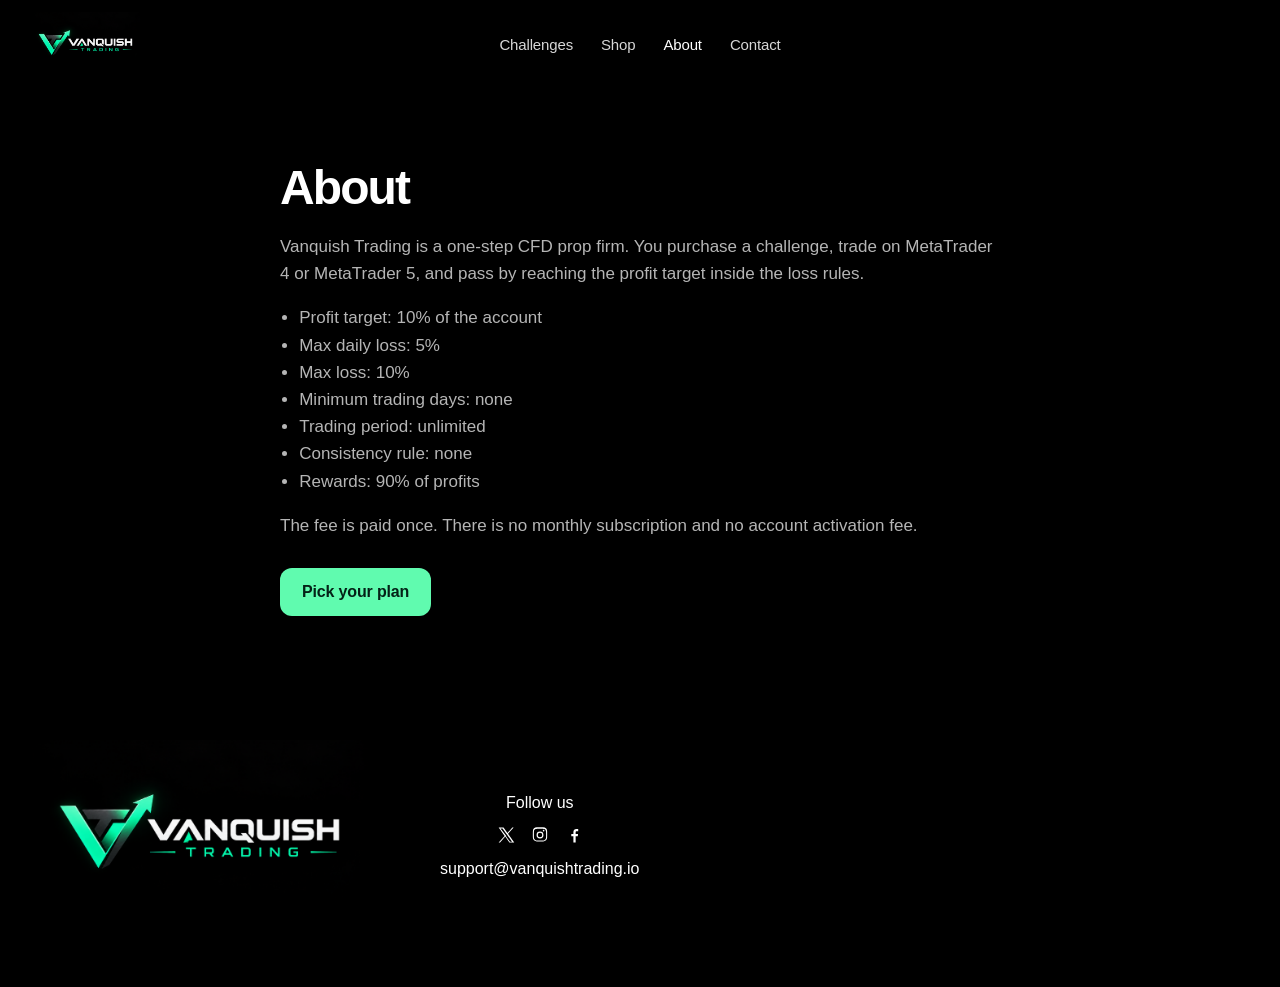
==== about.html @ 34a1e069 "Serve the real site from the repo root so Vercel deploys it. The live site was the old pricing proto" ====
<!DOCTYPE html>
<html lang="en">
<head>
  <meta charset="UTF-8">
  <meta name="viewport" content="width=device-width, initial-scale=1">
  <meta name="color-scheme" content="dark">
  <title>About · Vanquish Trading</title>
  <link rel="icon" href="logo.png">
  <link rel="stylesheet" href="styles.css">
</head>
<body>
  <header class="site-header">
    <a class="brand" href="index.html" aria-label="Vanquish Trading home">
      <img src="logo.png" alt="">
    </a>
    <nav class="site-nav" aria-label="Primary">
      <a href="index.html#plans">Challenges</a>
      <a href="index.html#plans">Shop</a>
      <a href="about.html" aria-current="page">About</a>
      <a href="contact.html">Contact</a>
    </nav>
    <button class="nav-toggle" type="button" aria-expanded="false" aria-label="Open menu">
      <span></span>
    </button>
  </header>

  <main class="page">
    <h1>About</h1>
    <p>Vanquish Trading is a one-step CFD prop firm. You purchase a challenge, trade on MetaTrader 4 or MetaTrader 5, and pass by reaching the profit target inside the loss rules.</p>
    <ul>
      <li>Profit target: 10% of the account</li>
      <li>Max daily loss: 5%</li>
      <li>Max loss: 10%</li>
      <li>Minimum trading days: none</li>
      <li>Trading period: unlimited</li>
      <li>Consistency rule: none</li>
      <li>Rewards: 90% of profits</li>
    </ul>
    <p>The fee is paid once. There is no monthly subscription and no account activation fee.</p>
    <a class="btn btn-primary" href="index.html#plans">Pick your plan</a>
  </main>

  <footer class="site-footer">
    <div class="footer-inner">
      <img class="footer-logo" src="logo.png" alt="Vanquish Trading">
      <div class="follow">
        <p>Follow us</p>
        <div class="socials">
          <a href="https://x.com" aria-label="X" rel="noopener"><svg viewBox="0 0 24 24" aria-hidden="true"><path fill="currentColor" d="M14.7 10.3 22.2 2h-1.8l-6.5 7.4L8.7 2H2.2l8 11.3L2.2 22h1.8l7-8 5.5 8h6.5l-8.3-11.7Zm-2.5 2.8-.8-1.1L4.6 3.3h2.8l5.2 7.3.8 1.1 6.7 9.4h-2.8l-5.1-7Z"/></svg></a>
          <a href="https://instagram.com" aria-label="Instagram" rel="noopener"><svg viewBox="0 0 24 24" aria-hidden="true"><path fill="currentColor" d="M12 7.4A4.6 4.6 0 1 0 16.6 12 4.6 4.6 0 0 0 12 7.4Zm0 7.6A3 3 0 1 1 15 12a3 3 0 0 1-3 3Zm5.9-8.8a1.1 1.1 0 1 1-1.1-1.1 1.1 1.1 0 0 1 1.1 1.1ZM21.5 7a5.5 5.5 0 0 0-1.5-3.9A5.5 5.5 0 0 0 16.1 1.6C14.7 1.5 9.3 1.5 7.9 1.6A5.5 5.5 0 0 0 4 3.1 5.5 5.5 0 0 0 2.5 7c-.1 1.4-.1 6.8 0 8.2a5.5 5.5 0 0 0 1.5 3.9 5.5 5.5 0 0 0 3.9 1.5c1.4.1 6.8.1 8.2 0a5.5 5.5 0 0 0 3.9-1.5 5.5 5.5 0 0 0 1.5-3.9c.1-1.4.1-6.8 0-8.2Zm-1.8 10a3.3 3.3 0 0 1-1.9 1.9c-1.3.5-4.4.4-5.8.4s-4.5.1-5.8-.4a3.3 3.3 0 0 1-1.9-1.9c-.5-1.3-.4-4.4-.4-5.8s-.1-4.5.4-5.8A3.3 3.3 0 0 1 6.2 4c1.3-.5 4.4-.4 5.8-.4s4.5-.1 5.8.4A3.3 3.3 0 0 1 19.7 6c.5 1.3.4 4.4.4 5.8s.1 4.5-.4 5.2Z"/></svg></a>
          <a href="https://facebook.com" aria-label="Facebook" rel="noopener"><svg viewBox="0 0 24 24" aria-hidden="true"><path fill="currentColor" d="M14.2 22v-8.2h2.8l.4-3.2h-3.2V8.6c0-.9.3-1.6 1.6-1.6H17.6V4.1A22 22 0 0 0 15.2 4c-2.4 0-4 1.5-4 4.1v2.5H8.4v3.2H11.2V22h3Z"/></svg></a>
        </div>
        <a class="email" href="mailto:support@vanquishtrading.io">support@vanquishtrading.io</a>
      </div>
    </div>
  </footer>
  <script src="site.js"></script>
</body>
</html>
---- styles.css ----
:root {
  --bg: #000000;
  --card: #141414;
  --accent: #60fbaf;
  --accent-ink: #042117;
  --text: #ffffff;
  --muted: #b5b5b5;
  --line: rgba(255, 255, 255, 0.18);
  --card-line: rgba(255, 255, 255, 0.16);
  --header: 76px;
}

* { box-sizing: border-box; }

html { scroll-behavior: smooth; }

body {
  margin: 0;
  background: var(--bg);
  color: var(--text);
  font-family: -apple-system, BlinkMacSystemFont, "Segoe UI", Roboto, Helvetica, Arial, sans-serif;
  -webkit-font-smoothing: antialiased;
}

a { color: inherit; }

img { max-width: 100%; height: auto; }

.site-header {
  position: sticky;
  top: 0;
  z-index: 20;
  display: grid;
  grid-template-columns: 1fr auto 1fr;
  align-items: center;
  min-height: var(--header);
  padding: 12px 28px;
  background: rgba(0, 0, 0, 0.92);
  backdrop-filter: blur(10px);
}

.brand {
  justify-self: start;
  display: flex;
  align-items: center;
}

.brand img {
  display: block;
  height: 64px;
  width: auto;
}

.site-nav {
  display: flex;
  align-items: center;
  gap: 28px;
}

.site-nav a {
  color: #d7d7d7;
  font-size: 15px;
  font-weight: 500;
  letter-spacing: -0.01em;
  text-decoration: none;
}

.site-nav a[aria-current="page"] { color: #fff; }

.nav-toggle {
  display: none;
  justify-self: end;
  width: 44px;
  height: 44px;
  padding: 0;
  border: 0;
  background: transparent;
  color: #fff;
  cursor: pointer;
}

.nav-toggle span,
.nav-toggle span::before,
.nav-toggle span::after {
  display: block;
  width: 18px;
  height: 1.5px;
  background: #fff;
  position: relative;
}

.nav-toggle span::before,
.nav-toggle span::after {
  content: "";
  position: absolute;
  left: 0;
}

.nav-toggle span::before { top: -6px; }
.nav-toggle span::after { top: 6px; }

.hero {
  container-type: inline-size;
  container-name: hero;
  display: flex;
  flex-direction: column;
  align-items: center;
  justify-content: center;
  min-height: calc(100dvh - var(--header));
  padding: 48px 16px 56px;
  text-align: center;
  background:
    radial-gradient(52% 42% at 50% 46%, rgba(96, 251, 175, 0.16), transparent 70%),
    var(--bg);
}

.hero-copy {
  display: flex;
  flex-direction: column;
  align-items: center;
  width: 100%;
  max-width: 980px;
}

.hero-title {
  margin: 0;
  font-size: clamp(32px, 8.4cqi, 44px);
  font-weight: 700;
  letter-spacing: -0.045em;
  line-height: 1.08;
  text-wrap: balance;
}

.hero-lead,
.hero-accent { display: block; }

.hero-accent {
  margin-top: 8px;
  color: var(--accent);
}

.hero-actions {
  display: flex;
  flex-wrap: wrap;
  justify-content: center;
  gap: 12px;
  width: 100%;
  max-width: 420px;
  margin-top: 32px;
}

.btn {
  display: inline-flex;
  align-items: center;
  justify-content: center;
  min-height: 48px;
  padding: 12px 22px;
  border-radius: 12px;
  font: inherit;
  font-size: 16px;
  font-weight: 700;
  letter-spacing: -0.01em;
  line-height: 1;
  text-decoration: none;
  cursor: pointer;
}

.btn-primary {
  border: 0;
  background: var(--accent);
  color: var(--accent-ink);
}

.btn-primary:active { background: #35e696; }

.btn-ghost {
  border: 1px solid var(--line);
  background: #000;
  color: var(--text);
}

.btn-ghost:active {
  border-color: var(--accent);
  color: var(--accent);
}

.btn:focus-visible,
.cta:focus-visible,
.site-nav a:focus-visible,
.nav-toggle:focus-visible,
.plan-dot:focus-visible,
.faq-item summary:focus-visible {
  outline: 2px solid #fff;
  outline-offset: 3px;
}

.platforms {
  width: 100%;
  padding-top: 56px;
}

.promises {
  display: grid;
  grid-template-columns: 1fr;
  gap: 12px;
  width: 100%;
  max-width: 980px;
  margin: 48px 0 0;
  padding: 0;
  list-style: none;
}

.promise {
  margin: 0;
  padding: 22px 18px;
  border: 1px solid var(--card-line);
  border-radius: 18px;
  background: var(--card);
  text-align: center;
}

.promise h2 {
  margin: 0 0 8px;
  font-size: 20px;
  font-weight: 700;
  letter-spacing: -0.03em;
  line-height: 1.2;
}

.promise p {
  margin: 0;
  color: var(--muted);
  font-size: 15px;
  font-weight: 500;
  line-height: 1.45;
}

.platforms-label {
  margin: 0 0 20px;
  font-size: clamp(20px, 2vw, 26px);
  font-weight: 700;
  letter-spacing: -0.03em;
}

.platform-list {
  display: flex;
  justify-content: center;
  gap: 28px;
  margin: 0;
  padding: 0;
  list-style: none;
}

.platform {
  display: flex;
  flex-direction: column;
  align-items: center;
  gap: 10px;
  min-width: 96px;
}

.platform-icon {
  width: 84px;
  height: 84px;
  border-radius: 22px;
  background-image: url("mt4mt5.png");
  background-repeat: no-repeat;
  background-size: 364.672% 205.128%;
  box-shadow: 0 12px 32px rgba(0, 0, 0, 0.45);
}

.platform-icon-mt5 { background-position: 22.174% 42.547%; }
.platform-icon-mt4 { background-position: 81.378% 42.547%; }

.platform span {
  color: var(--muted);
  font-size: 13px;
  font-weight: 600;
}

.pricing {
  container-type: inline-size;
  container-name: pricing;
  width: 100%;
  padding: 28px 16px 64px;
}

.pricing p,
.pricing h1,
.pricing h2 { margin: 0; }

.pricing-intro {
  display: flex;
  flex-direction: column;
  align-items: center;
  gap: 14px;
  max-width: 720px;
  margin: 0 auto 18px;
  text-align: center;
}

.plan-pill {
  display: inline-flex;
  align-items: center;
  justify-content: center;
  margin: 0;
  padding: 7px 14px;
  border-radius: 999px;
  background: var(--accent);
  color: var(--accent-ink);
  font-size: 13px;
  font-weight: 700;
  line-height: 1.2;
  white-space: nowrap;
}

.pricing-title {
  font-size: clamp(30px, 2vw + 20px, 44px);
  font-weight: 700;
  letter-spacing: -0.035em;
  line-height: 1.12;
}

.pricing-sub {
  max-width: 34em;
  color: var(--muted);
  font-size: 15px;
  font-weight: 500;
  line-height: 1.45;
}

.sprite { position: absolute; width: 0; height: 0; overflow: hidden; }

.icon {
  width: 18px;
  height: 18px;
  flex: none;
  display: block;
}

.pricing-grid {
  display: flex;
  align-items: stretch;
  gap: 16px;
  width: 100%;
  margin: 0;
  padding: 2px 0 4px;
  overflow-x: auto;
  overscroll-behavior-x: contain;
  scroll-snap-type: x mandatory;
  scroll-behavior: smooth;
  scrollbar-width: none;
  -webkit-overflow-scrolling: touch;
}

.pricing-grid::-webkit-scrollbar { display: none; }

.plan-nav {
  display: flex;
  justify-content: center;
  align-items: center;
  gap: 8px;
  margin: 0 auto 16px;
}

.plan-dot {
  width: 7px;
  height: 7px;
  padding: 0;
  border: 0;
  border-radius: 999px;
  background: rgba(255, 255, 255, 0.28);
  cursor: pointer;
}

.plan-dot.is-active {
  width: 18px;
  background: var(--accent);
}

.labels { display: none; }

.card {
  position: relative;
  display: flex;
  flex: 0 0 100%;
  flex-direction: column;
  width: 100%;
  min-width: 0;
  margin-top: 14px;
  padding: 22px 16px 16px;
  scroll-snap-align: start;
  scroll-snap-stop: always;
  background: var(--card);
  border: 1px solid var(--card-line);
  border-radius: 20px;
  box-shadow: inset 0 1px 0 rgba(255, 255, 255, 0.04);
}

.card[data-balance="10000"] { order: 1; }
.card[data-balance="25000"] { order: 2; }
.card[data-balance="50000"] { order: 3; }
.card[data-balance="100000"] { order: 4; }
.card[data-balance="200000"] { order: 5; }

.card.featured {
  padding-top: 26px;
  border-color: rgba(96, 251, 175, 0.8);
  background:
    radial-gradient(90% 42% at 50% 0%, rgba(96, 251, 175, 0.38), rgba(96, 251, 175, 0.08) 46%, transparent 72%),
    var(--card);
  box-shadow: inset 0 1px 0 rgba(96, 251, 175, 0.35), 0 18px 50px rgba(96, 251, 175, 0.07);
}

.badge {
  position: absolute;
  top: 0;
  left: 50%;
  z-index: 2;
  transform: translate(-50%, -50%);
  padding: 5px 12px;
  border-radius: 999px;
  background: var(--accent);
  color: var(--accent-ink);
  font-size: 12px;
  font-weight: 700;
  line-height: 1.2;
  white-space: nowrap;
}

.card-head {
  display: flex;
  flex-direction: column;
  align-items: center;
  justify-content: center;
  text-align: center;
  padding-bottom: 16px;
}

.eyebrow { color: #c8c8c8; font-size: 13px; font-weight: 500; }

.balance {
  margin-top: 4px;
  font-size: 34px;
  font-weight: 700;
  letter-spacing: -0.04em;
  line-height: 1.1;
  white-space: nowrap;
  font-variant-numeric: tabular-nums;
}

.metric {
  display: flex;
  align-items: center;
  justify-content: space-between;
  gap: 12px;
  min-height: 52px;
  padding: 10px 0;
  border-top: 1px solid rgba(255, 255, 255, 0.1);
}

.name {
  display: flex;
  align-items: center;
  gap: 10px;
  min-width: 0;
  color: #f2f2f2;
  font-size: 14px;
  font-weight: 600;
  line-height: 1.25;
}

.name .icon { color: #e8e8e8; }

.value {
  display: flex;
  flex-direction: column;
  align-items: flex-end;
  gap: 3px;
  text-align: right;
  font-variant-numeric: tabular-nums;
}

.value:has(.hint) {
  flex-direction: row;
  align-items: center;
  gap: 6px;
}

.pct {
  color: var(--text);
  font-size: 15px;
  font-weight: 600;
  line-height: 1.2;
  white-space: nowrap;
}

.dollars {
  color: var(--accent);
  font-size: 14px;
  font-weight: 700;
  line-height: 1.2;
  white-space: nowrap;
}

.hint {
  color: #a3a3a3;
  font-size: 12px;
  font-weight: 500;
  line-height: 1.2;
  white-space: nowrap;
}

.pill {
  display: inline-flex;
  align-items: center;
  justify-content: center;
  min-width: 52px;
  padding: 4px 10px;
  border-radius: 999px;
  background: rgba(96, 251, 175, 0.14);
  color: var(--accent);
  font-size: 14px;
  font-weight: 700;
  line-height: 1.2;
}

.price-cell {
  display: flex;
  flex-direction: column;
  align-items: center;
  justify-content: center;
  margin-top: auto;
  padding-top: 16px;
  text-align: center;
}

.fee-note {
  max-width: 180px;
  margin-bottom: 6px;
  color: #a3a3a3;
  font-size: 12px;
  font-weight: 500;
  line-height: 1.35;
}

.price {
  color: var(--text);
  font-size: 34px;
  font-weight: 700;
  letter-spacing: -0.04em;
  line-height: 1;
  white-space: nowrap;
  font-variant-numeric: tabular-nums;
}

.cta {
  display: flex;
  align-items: center;
  justify-content: center;
  width: 100%;
  min-height: 48px;
  margin-top: 14px;
  padding: 12px 16px;
  border: 0;
  border-radius: 12px;
  background: var(--accent);
  color: var(--accent-ink);
  font: inherit;
  font-size: 16px;
  font-weight: 700;
  line-height: 1;
  letter-spacing: -0.01em;
  text-decoration: none;
  cursor: pointer;
}

.cta:active { background: #35e696; }

.faq {
  max-width: 760px;
  margin: 0 auto;
  padding: 24px 20px 72px;
}

.faq-title {
  margin: 0;
  padding: 22px 8px;
  border-top: 1px solid rgba(255, 255, 255, 0.82);
  border-bottom: 1px solid rgba(255, 255, 255, 0.82);
  text-align: center;
  font-size: clamp(28px, 4vw, 36px);
  font-weight: 600;
  letter-spacing: -0.03em;
}

.faq-item { border-bottom: 1px solid rgba(255, 255, 255, 0.82); }

.faq-item summary {
  display: flex;
  align-items: center;
  justify-content: space-between;
  gap: 16px;
  padding: 22px 4px;
  cursor: pointer;
  list-style: none;
  font-size: 18px;
  font-weight: 500;
  letter-spacing: -0.02em;
}

.faq-item summary::-webkit-details-marker { display: none; }

.faq-item summary::after {
  content: "+";
  flex: none;
  color: #fff;
  font-size: 24px;
  font-weight: 400;
  line-height: 1;
}

.faq-item[open] summary::after { content: "–"; }

.faq-item p {
  margin: 0;
  padding: 0 36px 22px 4px;
  color: var(--muted);
  font-size: 16px;
  line-height: 1.55;
}

.page {
  max-width: 760px;
  margin: 0 auto;
  padding: 72px 20px 96px;
}

.page h1 {
  margin: 0 0 18px;
  font-size: clamp(32px, 5vw, 48px);
  font-weight: 700;
  letter-spacing: -0.04em;
}

.page p,
.page li {
  color: var(--muted);
  font-size: 17px;
  line-height: 1.6;
}

.page ul { padding-left: 1.2em; }

.page .btn { margin-top: 12px; }

.site-footer {
  padding: 28px 28px 56px;
}

.footer-inner {
  display: flex;
  align-items: center;
  gap: 72px;
  max-width: 1100px;
}

.footer-logo {
  display: block;
  width: min(340px, 72vw);
  height: auto;
}

.follow {
  text-align: center;
}

.follow p {
  margin: 0 0 14px;
  font-size: 16px;
}

.socials {
  display: flex;
  justify-content: center;
  gap: 16px;
  margin-bottom: 16px;
}

.socials a {
  display: flex;
  color: #fff;
  text-decoration: none;
}

.socials svg { width: 18px; height: 18px; display: block; }

.follow a.email {
  color: #fff;
  font-size: 16px;
  text-decoration: none;
}

@container hero (min-width: 560px) {
  .hero-actions { max-width: none; margin-top: 36px; }
  .btn { min-width: 168px; }
  .platforms { padding-top: 64px; }
  .platform-icon { width: 104px; height: 104px; border-radius: 26px; }
  .platform-list { gap: 40px; }
}

@container hero (min-width: 800px) {
  .hero-title { font-size: clamp(44px, 4.4cqi, 58px); }
  .hero-lead { white-space: nowrap; }
  .promises { grid-template-columns: repeat(3, minmax(0, 1fr)); gap: 14px; margin-top: 56px; }
}

@container hero (max-width: 420px) {
  .hero-actions { flex-direction: column; }
  .btn { width: 100%; }
}

@container pricing (max-width: 340px) {
  .card { padding-left: 12px; padding-right: 12px; }
  .name { font-size: 13px; }
  .balance, .price { font-size: 30px; }
}

@container pricing (min-width: 700px) {
  .pricing-grid {
    display: grid;
    grid-template-columns: 1fr 1fr;
    gap: 18px;
    max-width: 840px;
    margin: 0 auto;
    padding: 0;
    overflow: visible;
    scroll-snap-type: none;
  }

  .card {
    flex: initial;
    width: 100%;
    margin-top: 0;
    scroll-snap-align: none;
    scroll-snap-stop: normal;
    order: 0;
  }

  .card.featured { order: -1; }
  .pricing-intro { margin-bottom: 36px; }
  .plan-nav { display: none; }
}

@container pricing (min-width: 1060px) {
  @supports (grid-template-rows: subgrid) {
    .pricing-grid {
      grid-template-columns: 196px repeat(5, minmax(0, 1fr));
      grid-template-rows: 112px repeat(7, 60px) 84px 72px;
      column-gap: 12px;
      row-gap: 0;
      max-width: 1180px;
      align-items: stretch;
    }

    .labels {
      display: grid;
      grid-column: 1;
      grid-row: 1 / -1;
      grid-template-rows: subgrid;
    }

    .labels > * {
      display: flex;
      align-items: center;
      min-width: 0;
    }

    .label {
      gap: 10px;
      color: #f3f3f3;
      font-size: 14px;
      font-weight: 600;
      line-height: 1.25;
    }

    .label .icon { color: #dedede; }

    .labels .fee {
      max-width: 150px;
      color: #a3a3a3;
      font-size: 13px;
      font-weight: 500;
      line-height: 1.35;
    }

    .card,
    .card.featured {
      display: grid;
      grid-row: 1 / -1;
      grid-template-rows: subgrid;
      width: auto;
      margin-top: 0;
      order: 0;
      padding: 0;
    }

    .card[data-balance="200000"] { grid-column: 2; }
    .card[data-balance="100000"] { grid-column: 3; }
    .card[data-balance="50000"] { grid-column: 4; }
    .card[data-balance="25000"] { grid-column: 5; }
    .card[data-balance="10000"] { grid-column: 6; }

    .card-head,
    .metric,
    .price-cell { padding-left: 10px; padding-right: 10px; }

    .card-head { padding-bottom: 0; }
    .balance { font-size: 26px; }

    .metric {
      justify-content: center;
      min-height: 0;
      padding-top: 0;
      padding-bottom: 0;
      border-top: 0;
    }

    .metric .name {
      position: absolute;
      width: 1px;
      height: 1px;
      padding: 0;
      margin: -1px;
      overflow: hidden;
      clip: rect(0, 0, 0, 0);
      white-space: nowrap;
      border: 0;
    }

    .value,
    .value:has(.hint) {
      flex-direction: column;
      align-items: center;
      gap: 3px;
      text-align: center;
    }

    .price-cell { margin-top: 0; padding-top: 0; }

    .fee-note {
      position: absolute;
      width: 1px;
      height: 1px;
      padding: 0;
      margin: -1px;
      overflow: hidden;
      clip: rect(0, 0, 0, 0);
      white-space: nowrap;
      border: 0;
    }

    .price { font-size: 30px; }

    .card > .cta {
      align-self: center;
      width: calc(100% - 28px);
      min-height: 46px;
      margin: 0 auto;
    }
  }
}

@media (hover: hover) and (pointer: fine) {
  .btn-primary:hover,
  .cta:hover { background: #49f0a3; }
  .btn-ghost:hover { border-color: var(--accent); color: var(--accent); }
  .site-nav a:hover { color: #fff; }
}

@media (max-width: 800px) {
  .site-header { grid-template-columns: 1fr auto; padding: 10px 16px; }
  .nav-toggle { display: inline-flex; align-items: center; justify-content: center; }
  .site-nav {
    display: none;
    position: absolute;
    top: 100%;
    left: 0;
    right: 0;
    flex-direction: column;
    align-items: flex-start;
    gap: 0;
    padding: 8px 16px 16px;
    background: #000;
    border-bottom: 1px solid rgba(255, 255, 255, 0.12);
  }
  .site-nav.is-open { display: flex; }
  .site-nav a { display: block; width: 100%; padding: 14px 4px; }
  .footer-inner { flex-direction: column; align-items: flex-start; gap: 28px; }
}

@media (prefers-reduced-motion: reduce) {
  html { scroll-behavior: auto; }
  .pricing-grid { scroll-behavior: auto; }
}
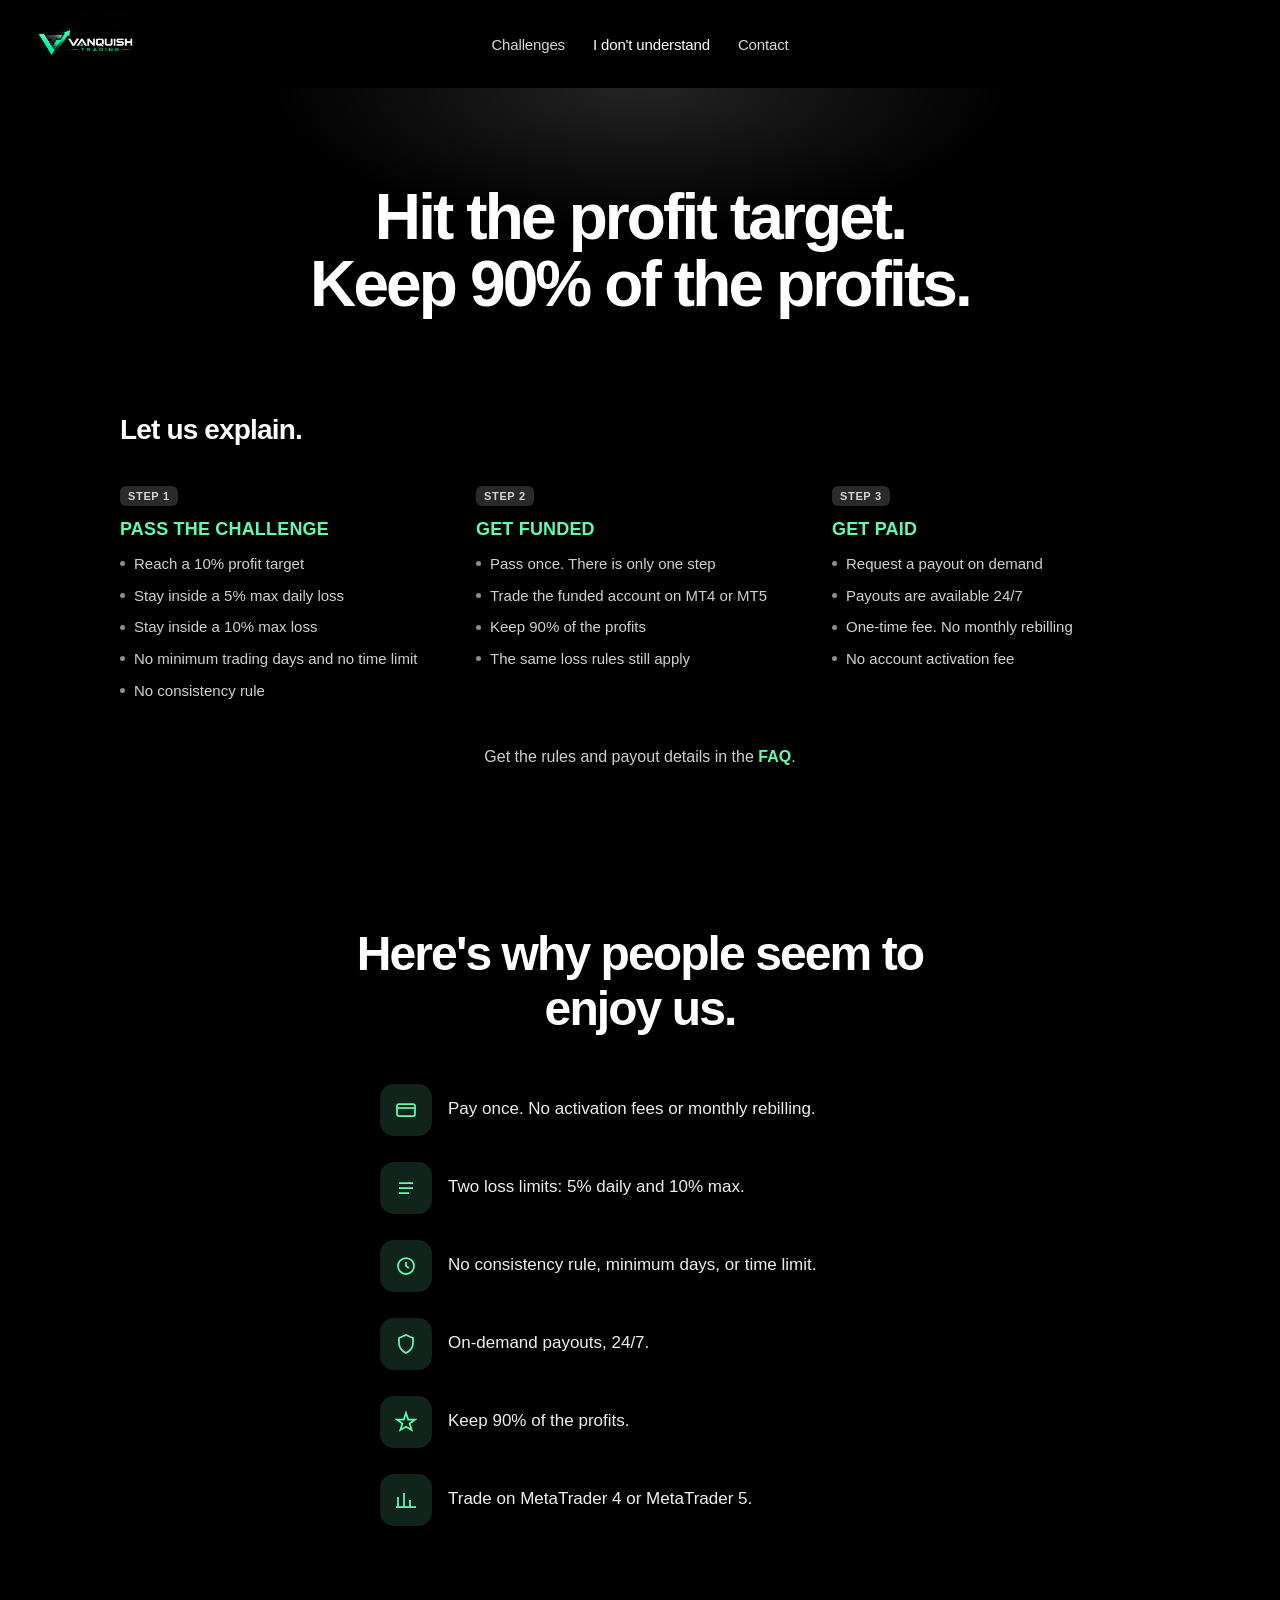
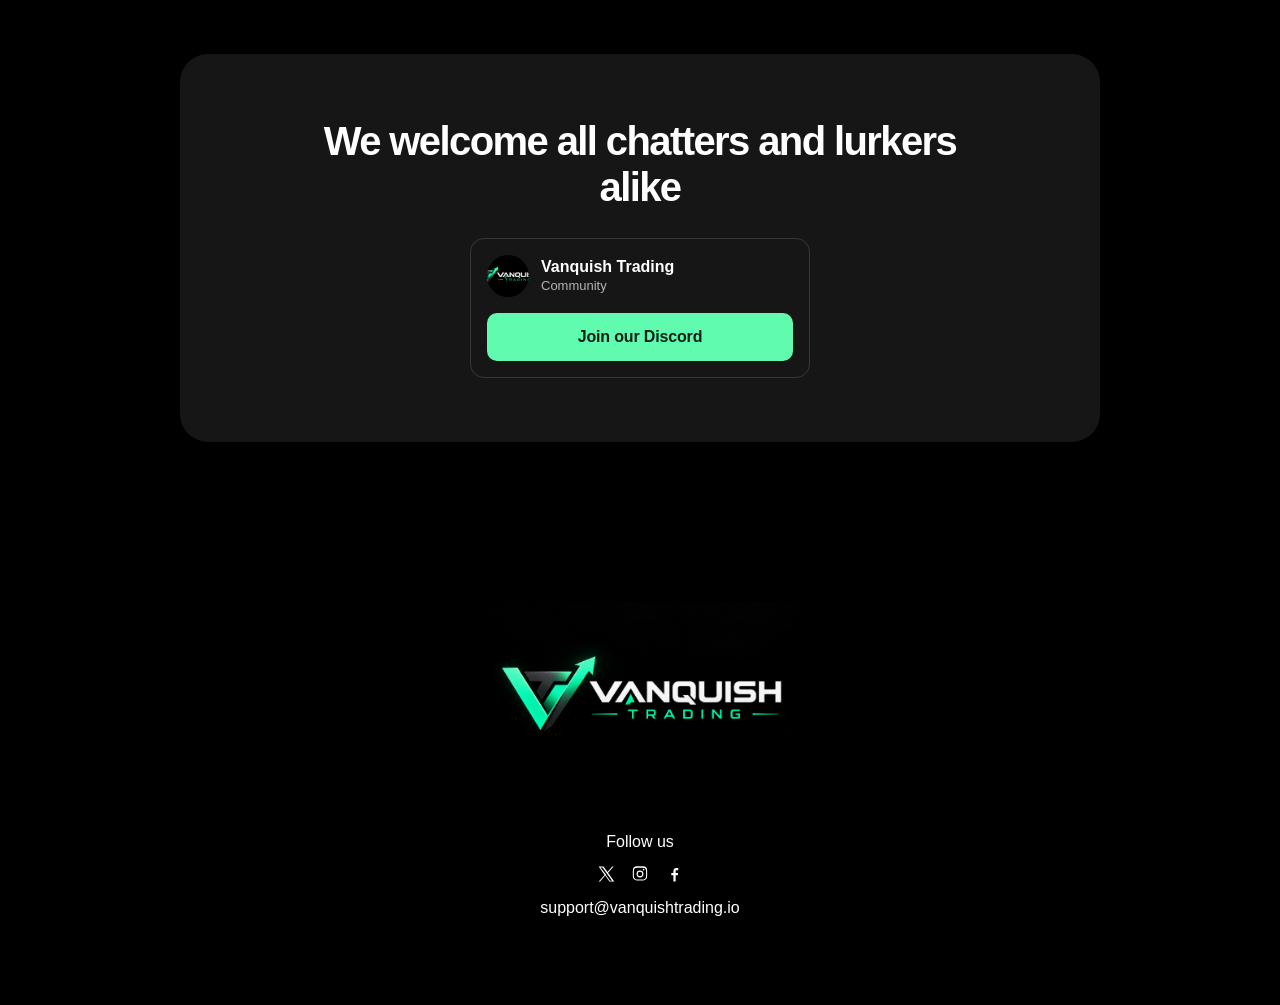
==== commit 4d62ee98: "new changes" ====
--- a/about.html
+++ b/about.html
@@ -2,58 +2,11 @@
 <html lang="en">
 <head>
   <meta charset="UTF-8">
-  <meta name="viewport" content="width=device-width, initial-scale=1">
-  <meta name="color-scheme" content="dark">
-  <title>About · Vanquish Trading</title>
-  <link rel="icon" href="logo.png">
-  <link rel="stylesheet" href="styles.css">
+  <meta http-equiv="refresh" content="0; url=understand.html">
+  <link rel="canonical" href="understand.html">
+  <title>I don't understand · Vanquish Trading</title>
 </head>
 <body>
-  <header class="site-header">
-    <a class="brand" href="index.html" aria-label="Vanquish Trading home">
-      <img src="logo.png" alt="">
-    </a>
-    <nav class="site-nav" aria-label="Primary">
-      <a href="index.html#plans">Challenges</a>
-      <a href="index.html#plans">Shop</a>
-      <a href="about.html" aria-current="page">About</a>
-      <a href="contact.html">Contact</a>
-    </nav>
-    <button class="nav-toggle" type="button" aria-expanded="false" aria-label="Open menu">
-      <span></span>
-    </button>
-  </header>
-
-  <main class="page">
-    <h1>About</h1>
-    <p>Vanquish Trading is a one-step CFD prop firm. You purchase a challenge, trade on MetaTrader 4 or MetaTrader 5, and pass by reaching the profit target inside the loss rules.</p>
-    <ul>
-      <li>Profit target: 10% of the account</li>
-      <li>Max daily loss: 5%</li>
-      <li>Max loss: 10%</li>
-      <li>Minimum trading days: none</li>
-      <li>Trading period: unlimited</li>
-      <li>Consistency rule: none</li>
-      <li>Rewards: 90% of profits</li>
-    </ul>
-    <p>The fee is paid once. There is no monthly subscription and no account activation fee.</p>
-    <a class="btn btn-primary" href="index.html#plans">Pick your plan</a>
-  </main>
-
-  <footer class="site-footer">
-    <div class="footer-inner">
-      <img class="footer-logo" src="logo.png" alt="Vanquish Trading">
-      <div class="follow">
-        <p>Follow us</p>
-        <div class="socials">
-          <a href="https://x.com" aria-label="X" rel="noopener"><svg viewBox="0 0 24 24" aria-hidden="true"><path fill="currentColor" d="M14.7 10.3 22.2 2h-1.8l-6.5 7.4L8.7 2H2.2l8 11.3L2.2 22h1.8l7-8 5.5 8h6.5l-8.3-11.7Zm-2.5 2.8-.8-1.1L4.6 3.3h2.8l5.2 7.3.8 1.1 6.7 9.4h-2.8l-5.1-7Z"/></svg></a>
-          <a href="https://instagram.com" aria-label="Instagram" rel="noopener"><svg viewBox="0 0 24 24" aria-hidden="true"><path fill="currentColor" d="M12 7.4A4.6 4.6 0 1 0 16.6 12 4.6 4.6 0 0 0 12 7.4Zm0 7.6A3 3 0 1 1 15 12a3 3 0 0 1-3 3Zm5.9-8.8a1.1 1.1 0 1 1-1.1-1.1 1.1 1.1 0 0 1 1.1 1.1ZM21.5 7a5.5 5.5 0 0 0-1.5-3.9A5.5 5.5 0 0 0 16.1 1.6C14.7 1.5 9.3 1.5 7.9 1.6A5.5 5.5 0 0 0 4 3.1 5.5 5.5 0 0 0 2.5 7c-.1 1.4-.1 6.8 0 8.2a5.5 5.5 0 0 0 1.5 3.9 5.5 5.5 0 0 0 3.9 1.5c1.4.1 6.8.1 8.2 0a5.5 5.5 0 0 0 3.9-1.5 5.5 5.5 0 0 0 1.5-3.9c.1-1.4.1-6.8 0-8.2Zm-1.8 10a3.3 3.3 0 0 1-1.9 1.9c-1.3.5-4.4.4-5.8.4s-4.5.1-5.8-.4a3.3 3.3 0 0 1-1.9-1.9c-.5-1.3-.4-4.4-.4-5.8s-.1-4.5.4-5.8A3.3 3.3 0 0 1 6.2 4c1.3-.5 4.4-.4 5.8-.4s4.5-.1 5.8.4A3.3 3.3 0 0 1 19.7 6c.5 1.3.4 4.4.4 5.8s.1 4.5-.4 5.2Z"/></svg></a>
-          <a href="https://facebook.com" aria-label="Facebook" rel="noopener"><svg viewBox="0 0 24 24" aria-hidden="true"><path fill="currentColor" d="M14.2 22v-8.2h2.8l.4-3.2h-3.2V8.6c0-.9.3-1.6 1.6-1.6H17.6V4.1A22 22 0 0 0 15.2 4c-2.4 0-4 1.5-4 4.1v2.5H8.4v3.2H11.2V22h3Z"/></svg></a>
-        </div>
-        <a class="email" href="mailto:support@vanquishtrading.io">support@vanquishtrading.io</a>
-      </div>
-    </div>
-  </footer>
-  <script src="site.js"></script>
+  <p><a href="understand.html">I don't understand</a></p>
 </body>
 </html>
